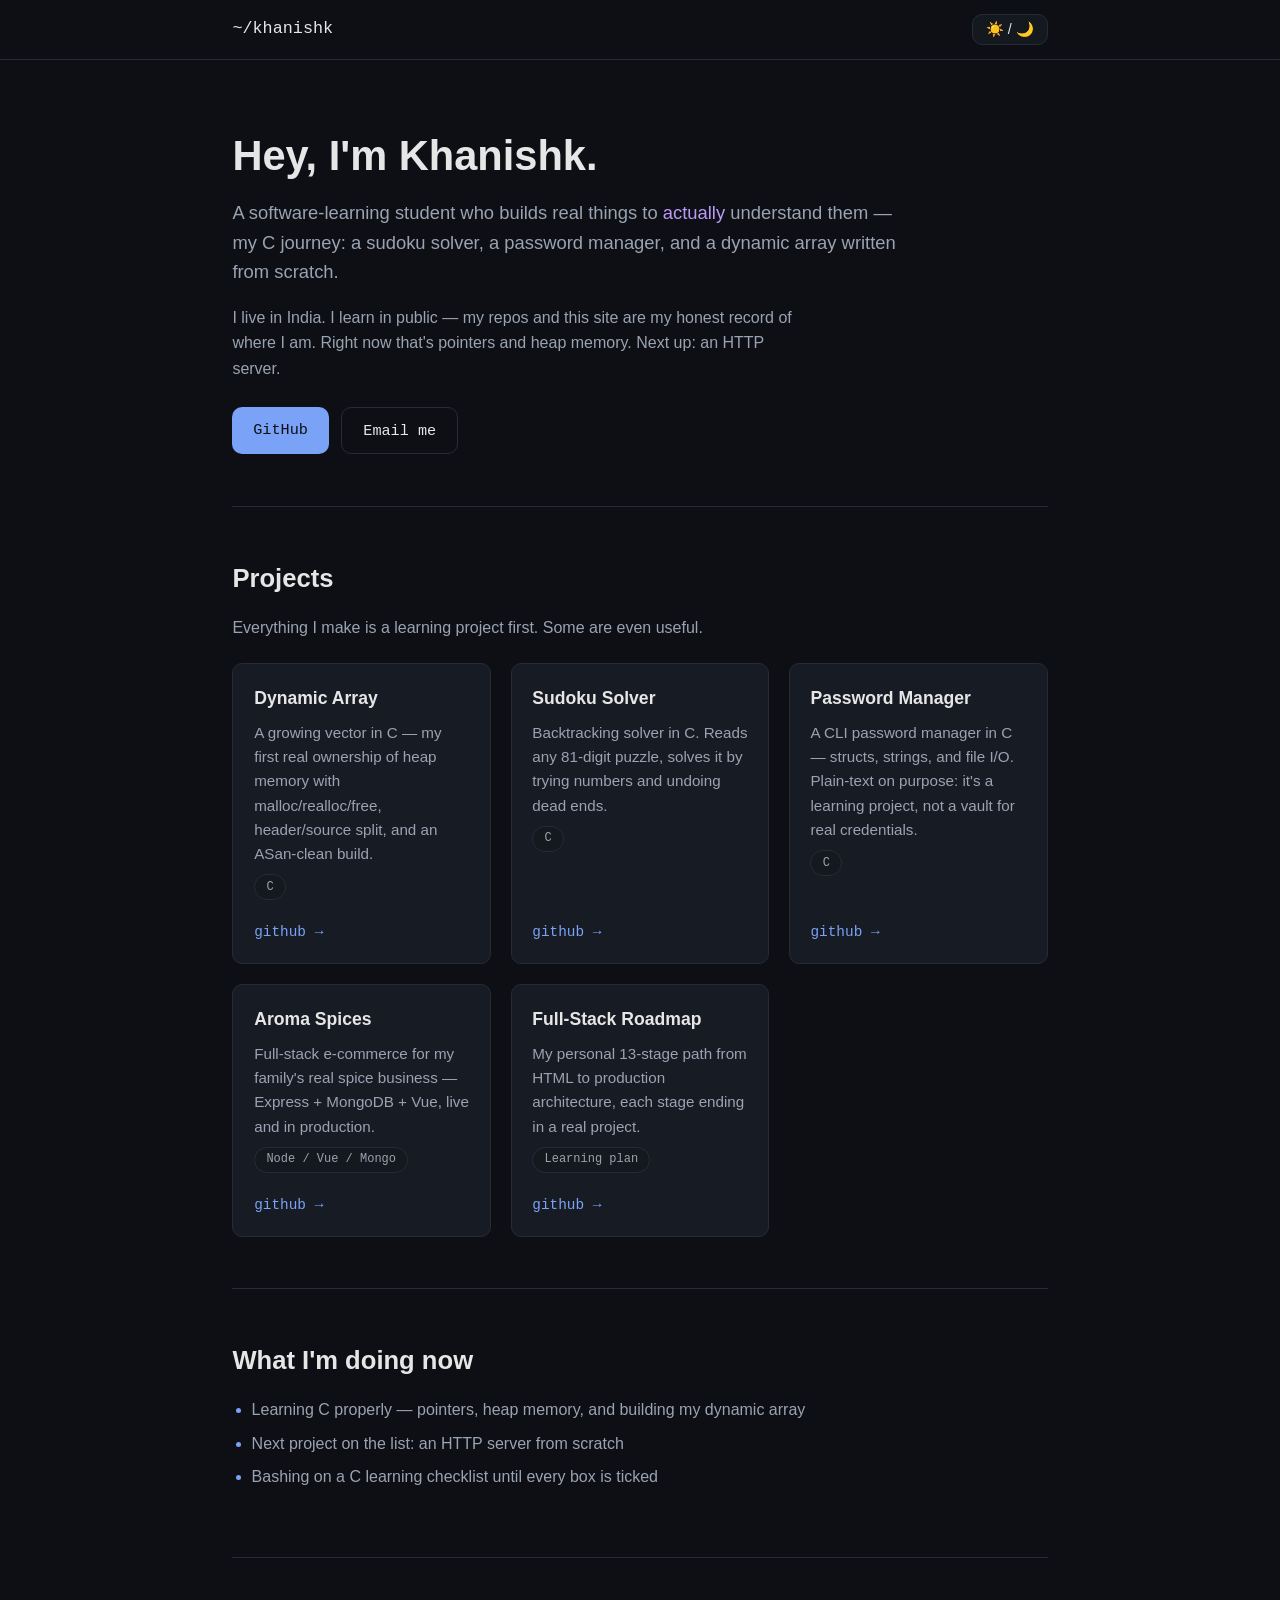
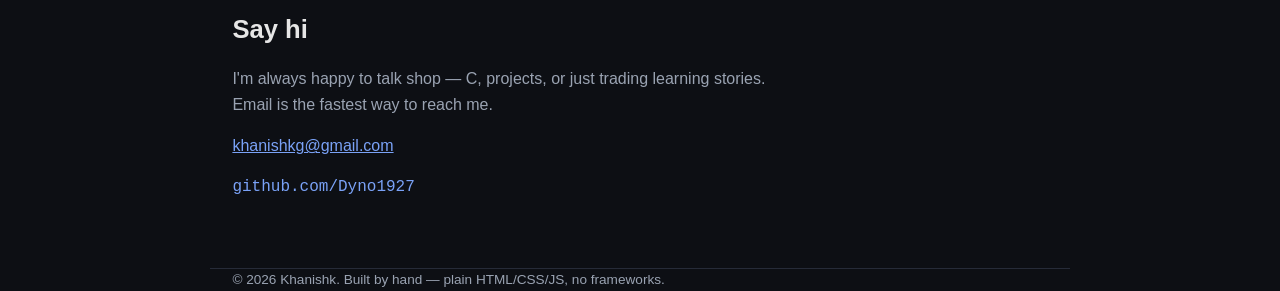
==== Personal-Site/index.html @ 3a3d22a1 "refactor(case-conventions): Personal-Site folders and PascalCase files personal-site -> Personal-Sit" ====
<!DOCTYPE html>
<html lang="en" data-theme="dark">
<head>
  <meta charset="UTF-8">
  <meta name="viewport" content="width=device-width, initial-scale=1.0">
  <meta name="description" content="Khanishk — software learning student building projects across C, full-stack, and machine learning. This is who I am and how to reach me.">
  <title>Khanishk — Student Dev & Learner</title>
  <link rel="stylesheet" href="Css/Style.css">
  <link rel="icon" href="data:image/svg+xml,<svg xmlns='http://www.w3.org/2000/svg' viewBox='0 0 100 100'><text y='.9em' font-size='90'>🛠️</text></svg>">
</head>
<body>

  <header class="topbar">
    <nav class="container">
      <span class="brand">~/khanishk</span>
      <button id="theme-toggle" class="theme-toggle" aria-label="Toggle theme">☀️ / 🌙</button>
    </nav>
  </header>

  <main class="container">

    <!-- About -->
    <section id="about" class="hero">
      <h1>Hey, I'm Khanishk.</h1>
      <p class="tagline">
        A software-learning student who builds real things to <em>actually</em> understand them —
        my C journey: a sudoku solver, a password manager, and a dynamic array written from scratch.
      </p>
      <p>
        I live in India. I learn in public — my repos and this site are my honest record of
        where I am. Right now that's pointers and heap memory. Next up: an HTTP server.
      </p>
      <div class="hero-links">
        <a href="https://github.com/Dyno1927" class="btn">GitHub</a>
        <a href="mailto:khanishkg@gmail.com" class="btn btn-ghost">Email me</a>
      </div>
    </section>

    <!-- Projects -->
    <section id="projects">
      <h2>Projects</h2>
      <p class="section-note">Everything I make is a learning project first. Some are even useful.</p>

      <div class="grid">

        <article class="card">
          <h3>Dynamic Array</h3>
          <p>A growing vector in C — my first real ownership of heap memory with malloc/realloc/free, header/source split, and an ASan-clean build.</p>
          <span class="lang">C</span>
          <a href="https://github.com/Dyno1927/Dynamic-Array">github →</a>
        </article>

        <article class="card">
          <h3>Sudoku Solver</h3>
          <p>Backtracking solver in C. Reads any 81-digit puzzle, solves it by trying numbers and undoing dead ends.</p>
          <span class="lang">C</span>
          <a href="https://github.com/Dyno1927/Sudoku-Solver">github →</a>
        </article>

        <article class="card">
          <h3>Password Manager</h3>
          <p>A CLI password manager in C — structs, strings, and file I/O. Plain-text on purpose: it's a learning project, not a vault for real credentials.</p>
          <span class="lang">C</span>
          <a href="https://github.com/Dyno1927/Password-Manager">github →</a>
        </article>

        <article class="card">
          <h3>Aroma Spices</h3>
          <p>Full-stack e-commerce for my family's real spice business — Express + MongoDB + Vue, live and in production.</p>
          <span class="lang">Node / Vue / Mongo</span>
          <a href="https://github.com/Dyno1927/Aroma-Spices">github →</a>
        </article>

        <article class="card">
          <h3>Full-Stack Roadmap</h3>
          <p>My personal 13-stage path from HTML to production architecture, each stage ending in a real project.</p>
          <span class="lang">Learning plan</span>
          <a href="https://github.com/Dyno1927/Full-Stack-Roadmap">github →</a>
        </article>

      </div>
    </section>

    <!-- Now -->
    <section id="now">
      <h2>What I'm doing now</h2>
      <ul class="now-list">
        <li>Learning C properly — pointers, heap memory, and building my dynamic array</li>
        <li>Next project on the list: an HTTP server from scratch</li>
        <li>Bashing on a C learning checklist until every box is ticked</li>
      </ul>
    </section>

    <!-- Contact -->
    <section id="contact">
      <h2>Say hi</h2>
      <p>
        I'm always happy to talk shop — C, projects, or just trading learning stories.
        Email is the fastest way to reach me.
      </p>
      <p>
        <a href="mailto:khanishkg@gmail.com">khanishkg@gmail.com</a>
      </p>
      <ul class="contact-links">
        <li><a href="https://github.com/Dyno1927">github.com/Dyno1927</a></li>
      </ul>
    </section>

  </main>

  <footer class="container">
    <p>© <span id="year"></span> Khanishk. Built by hand — plain HTML/CSS/JS, no frameworks.</p>
  </footer>

  <script src="Js/Main.js"></script>
</body>
</html>
---- Personal-Site/Css/Style.css ----
/* Personal site — plain CSS, no frameworks.
   Theme handled with CSS custom properties + [data-theme] on <html>.
   Dark = default (feels like my nvim setup), light = toggle. */

:root {
  --font-sans: -apple-system, "Segoe UI", Roboto, Helvetica, Arial, sans-serif;
  --font-mono: "JetBrains Mono", "Fira Code", Consolas, "Courier New", monospace;
  --max-width: 860px;
  --radius: 10px;
  --space-y: 3.2rem;
}

/* Dark theme (default) */
:root,
[data-theme="dark"] {
  --bg: #0d0f14;
  --bg-soft: #14181f;
  --card: #171b24;
  --text: #e6e6e6;
  --muted: #9aa3b2;
  --accent: #7aa2f7;      /* tokyonight blue */
  --accent-2: #bb9af7;    /* tokyonight purple */
  --border: #262b38;
  --btn-bg: #7aa2f7;
  --btn-text: #0d0f14;
}

/* Light theme */
[data-theme="light"] {
  --bg: #ffffff;
  --bg-soft: #f6f7f9;
  --card: #fbfbfd;
  --text: #1a1f2b;
  --muted: #5a6476;
  --accent: #2e5fd7;
  --accent-2: #6a3fd8;
  --border: #e4e7ef;
  --btn-bg: #2e5fd7;
  --btn-text: #ffffff;
}

* { box-sizing: border-box; }

body {
  margin: 0;
  background: var(--bg);
  color: var(--text);
  font-family: var(--font-sans);
  line-height: 1.6;
  transition: background 0.25s ease, color 0.25s ease;
}

.container {
  max-width: var(--max-width);
  margin: 0 auto;
  padding: 0 1.4rem;
}

/* --- Top bar --- */
.topbar {
  position: sticky;
  top: 0;
  background: var(--bg);
  border-bottom: 1px solid var(--border);
  z-index: 10;
}

.topbar nav {
  display: flex;
  justify-content: space-between;
  align-items: center;
  padding-top: 0.9rem;
  padding-bottom: 0.9rem;
}

.brand {
  font-family: var(--font-mono);
  font-size: 1.05rem;
}

.theme-toggle {
  background: var(--bg-soft);
  color: var(--text);
  border: 1px solid var(--border);
  border-radius: var(--radius);
  padding: 0.35rem 0.8rem;
  font-size: 0.9rem;
  cursor: pointer;
  transition: border-color 0.2s;
}

.theme-toggle:hover { border-color: var(--accent); }

/* --- Sections --- */
section { padding: var(--space-y) 0; }
section + section { border-top: 1px solid var(--border); }

.hero { padding-top: 4.5rem; }

h1 {
  font-size: 2.6rem;
  line-height: 1.15;
  margin: 0 0 0.8rem;
}

h2 {
  font-size: 1.6rem;
  margin: 0 0 0.6rem;
}

.tagline { font-size: 1.15rem; }

p, .section-note { color: var(--muted); }
.hero .tagline, .hero p { max-width: 65ch; }

em { color: var(--accent-2); font-style: normal; }

/* --- Buttons --- */
.hero-links {
  display: flex;
  gap: 0.8rem;
  flex-wrap: wrap;
  margin-top: 1.6rem;
}

.btn {
  display: inline-block;
  background: var(--btn-bg);
  color: var(--btn-text);
  text-decoration: none;
  font-family: var(--font-mono);
  padding: 0.65rem 1.3rem;
  border-radius: var(--radius);
  font-size: 0.95rem;
  transition: transform 0.1s ease, opacity 0.2s;
}

.btn:hover { transform: translateY(-1px); opacity: 0.92; }

.btn-ghost {
  background: transparent;
  color: var(--text);
  border: 1px solid var(--border);
}

/* --- Cards --- */
.grid {
  display: grid;
  grid-template-columns: repeat(auto-fit, minmax(240px, 1fr));
  gap: 1.2rem;
  margin-top: 1.4rem;
}

.card {
  background: var(--card);
  border: 1px solid var(--border);
  border-radius: var(--radius);
  padding: 1.3rem 1.3rem 1.2rem;
  display: flex;
  flex-direction: column;
  gap: 0.5rem;
}

.card h3 { margin: 0; font-size: 1.1rem; }
.card p { margin: 0; font-size: 0.95rem; }

.card a {
  display: inline-block;
  margin-top: auto;
  padding-top: 0.8rem;
  color: var(--accent);
  text-decoration: none;
  font-family: var(--font-mono);
  font-size: 0.9rem;
}

.card a:hover { text-decoration: underline; }

.lang {
  align-self: flex-start;
  background: var(--bg-soft);
  border: 1px solid var(--border);
  color: var(--muted);
  font-family: var(--font-mono);
  font-size: 0.75rem;
  border-radius: 20px;
  padding: 0.15rem 0.7rem;
}

/* --- Now / Contact --- */
.now-list {
  color: var(--muted);
  padding-left: 1.2rem;
}

.now-list li { margin-bottom: 0.5rem; }
.now-list li::marker { color: var(--accent); }

#contact p { max-width: 60ch; }
#contact a { color: var(--accent); }

.contact-links {
  list-style: none;
  padding: 0;
  font-family: var(--font-mono);
}

.contact-links a { text-decoration: none; }
.contact-links a:hover { text-decoration: underline; }

footer {
  border-top: 1px solid var(--border);
  padding: 2rem 1.4rem 3rem;
  color: var(--muted);
  font-size: 0.85rem;
}

footer p { margin: 0; }

@media (max-width: 560px) {
  h1 { font-size: 2rem; }
}
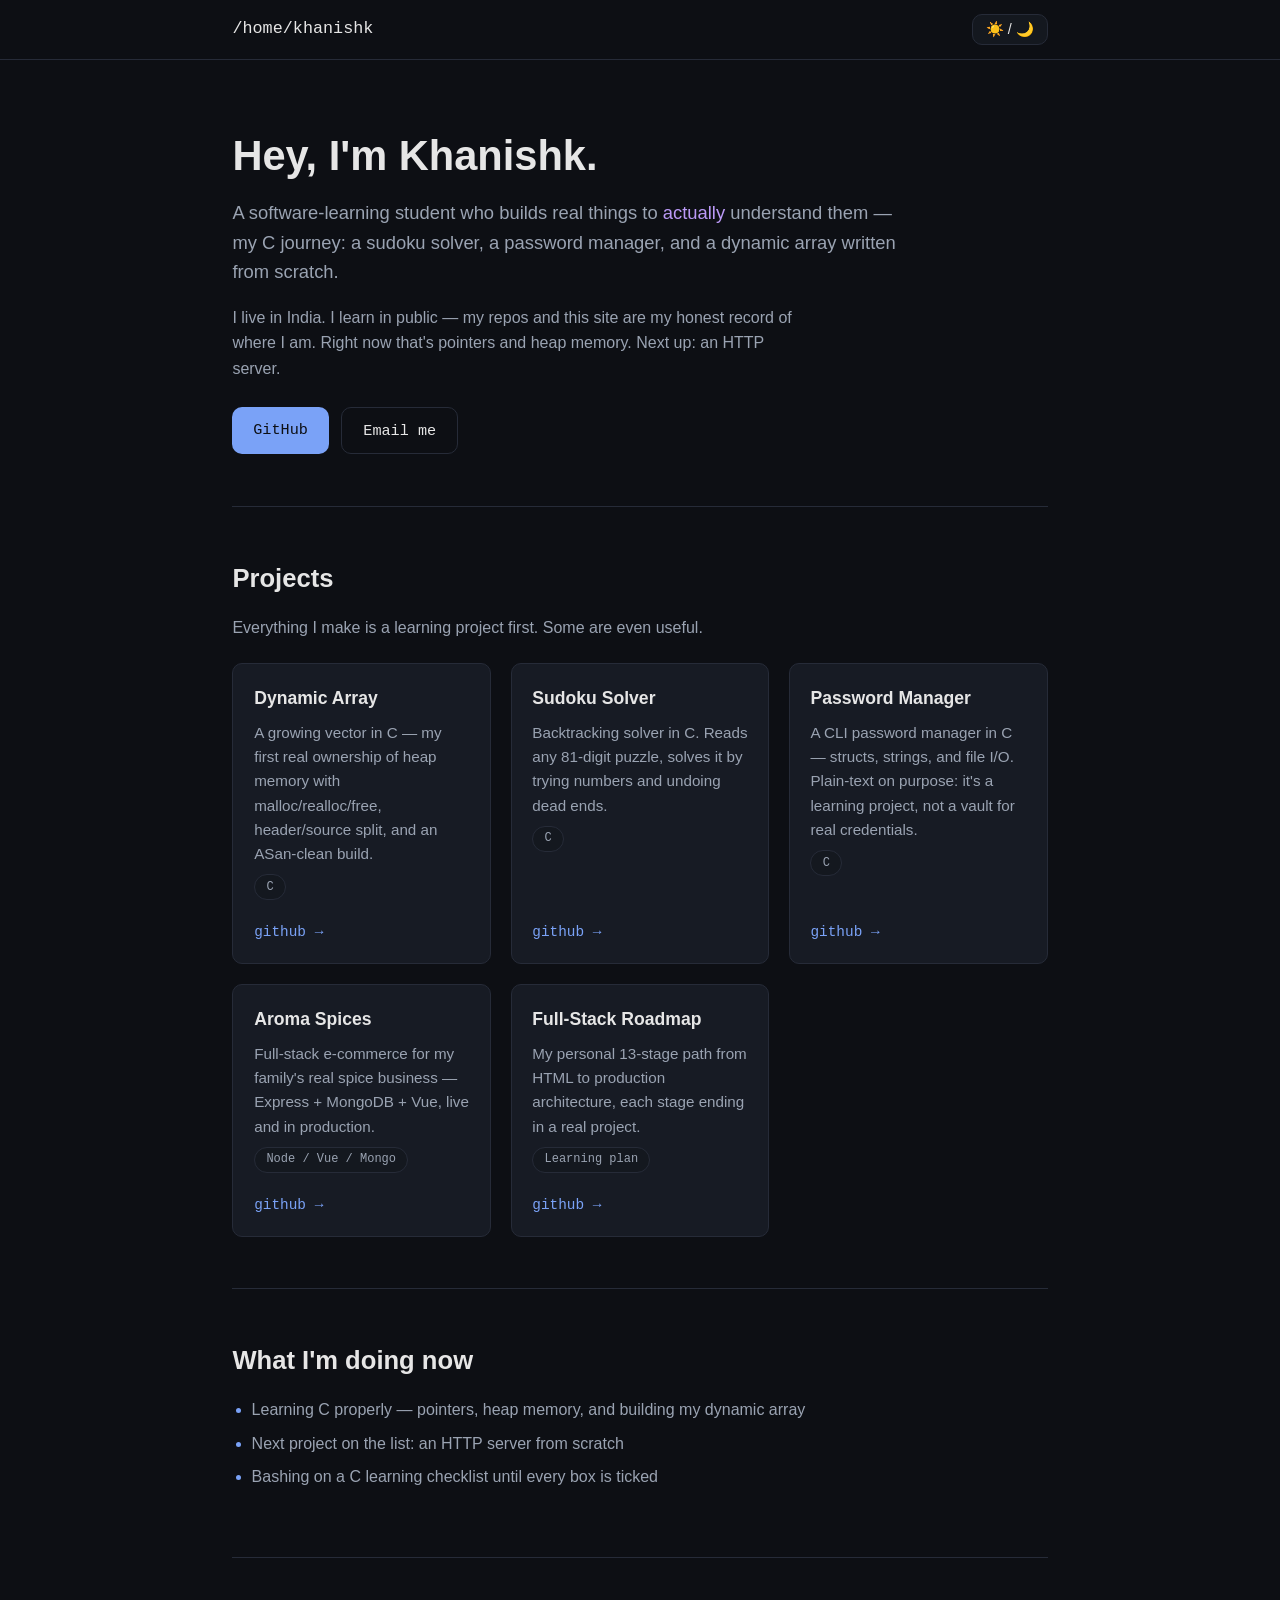
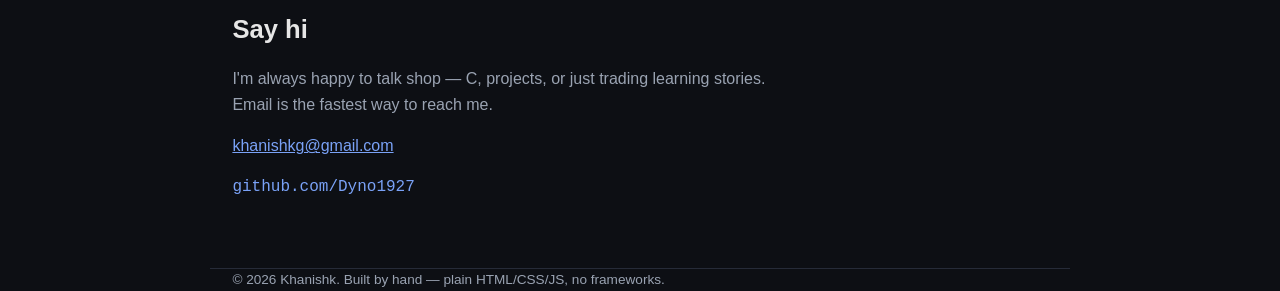
==== commit ccb28298: "Update brand name in header navigation" ====
--- a/Personal-Site/index.html
+++ b/Personal-Site/index.html
@@ -12,7 +12,7 @@
 
   <header class="topbar">
     <nav class="container">
-      <span class="brand">~/khanishk</span>
+      <span class="brand">/home/khanishk</span>
       <button id="theme-toggle" class="theme-toggle" aria-label="Toggle theme">☀️ / 🌙</button>
     </nav>
   </header>
@@ -114,4 +114,4 @@
 
   <script src="Js/Main.js"></script>
 </body>
-</html>+</html>
